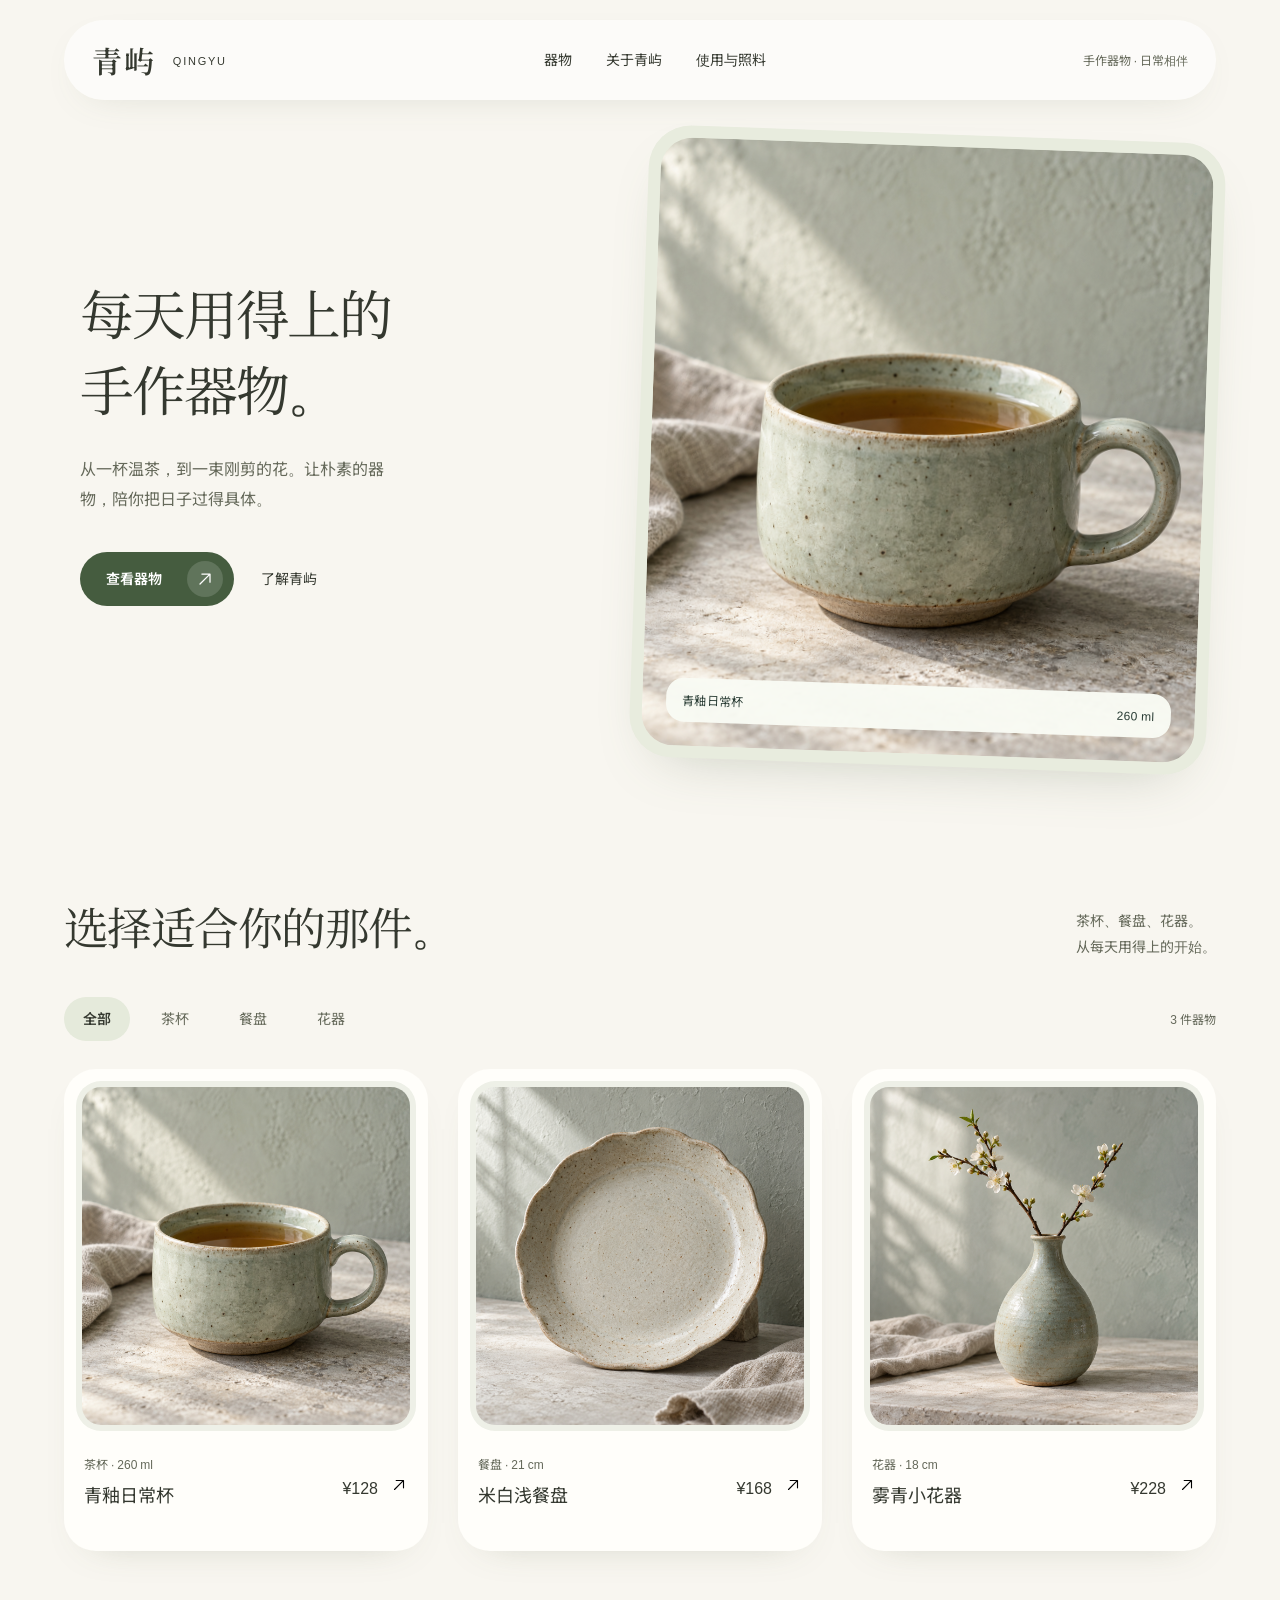
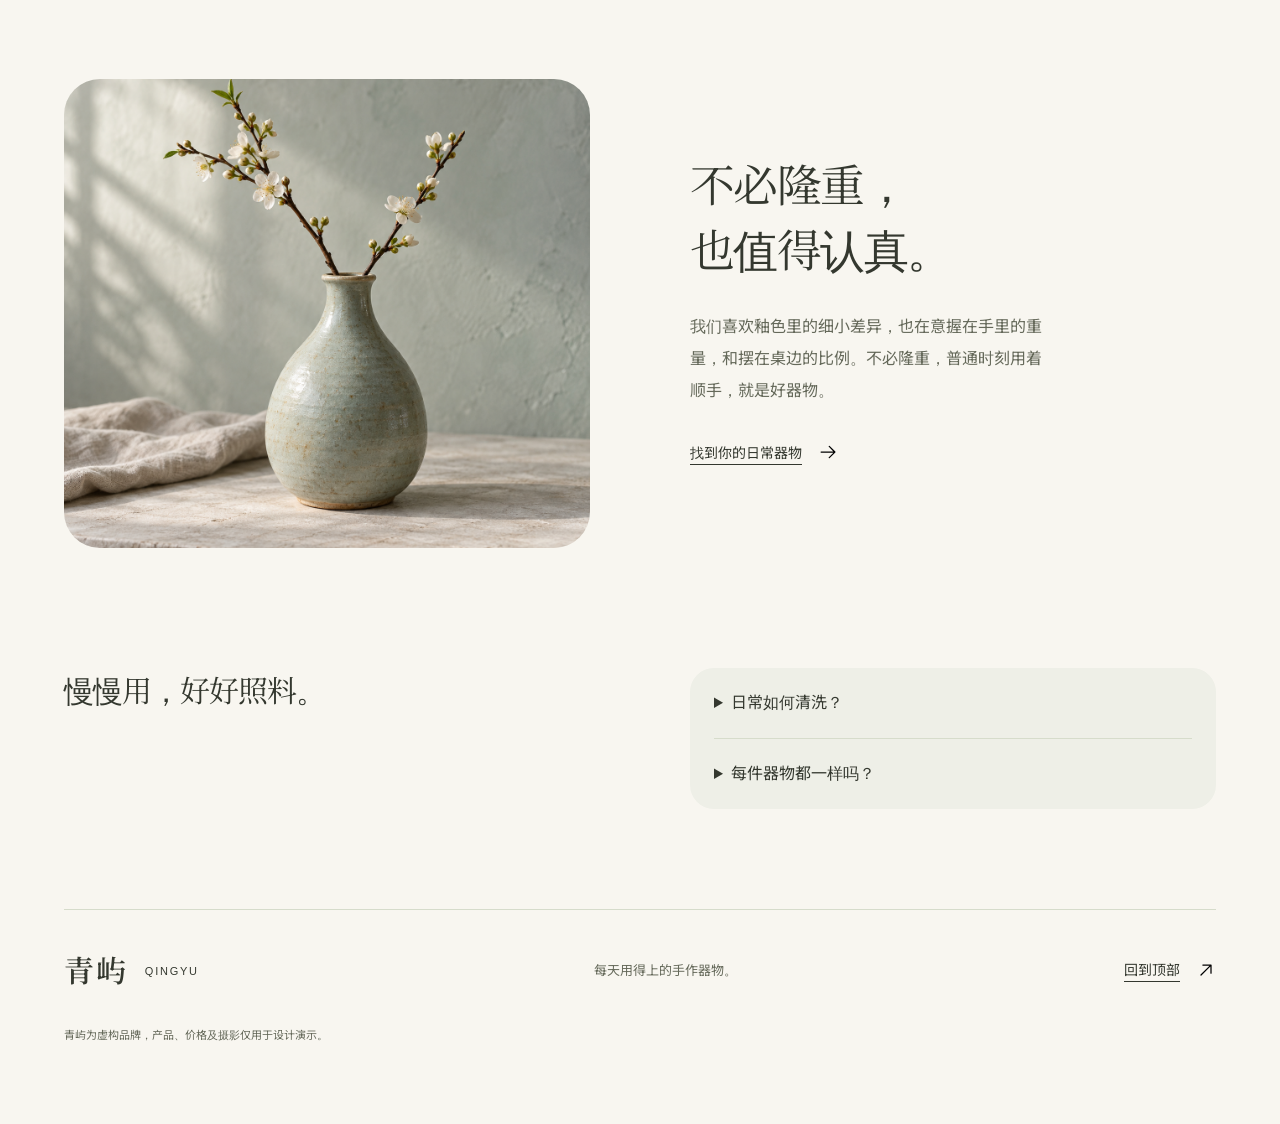
==== index.html @ b3bed4ef "Publish Qingyu C homepage for GitHub Pages" ====
<!doctype html><html lang="zh-CN"><head><meta charset="UTF-8"><meta name="viewport" content="width=device-width,initial-scale=1"><meta name="description" content="青屿：每天用得上的手作器物。"><title>青屿 · 每天用得上的手作器物</title><link rel="stylesheet" href="fonts.css"><link rel="stylesheet" href="style.css"><script defer src="app.js"></script></head><body data-design="c"><div id="app"></div></body></html>
---- fonts.css ----
@font-face {
  font-family: 'QingyuSans';
  font-style: normal;
  font-weight: 400;
  font-display: swap;
  src: url(qingyusans-1.ttf) format('truetype');
}
@font-face {
  font-family: 'QingyuSans';
  font-style: normal;
  font-weight: 600;
  font-display: swap;
  src: url(qingyusans-2.ttf) format('truetype');
}

@font-face {
  font-family: 'QingyuSerif';
  font-style: normal;
  font-weight: 400;
  font-display: swap;
  src: url(qingyuserif-1.ttf) format('truetype');
}
@font-face {
  font-family: 'QingyuSerif';
  font-style: normal;
  font-weight: 600;
  font-display: swap;
  src: url(qingyuserif-2.ttf) format('truetype');
}
---- style.css ----
*{box-sizing:border-box}html{scroll-behavior:smooth;scroll-padding-top:32px}body{margin:0;font-family:QingyuSans,"Microsoft YaHei",sans-serif;font-size:16px;line-height:1.65;color:var(--ink);background:var(--paper);--ease:cubic-bezier(.23,1,.32,1);--paper:#edf1ee;--ink:#1a3935;--muted:#4c655f;--accent:#234e48;--line:#bccbc4;--display:QingyuSans,"Microsoft YaHei",sans-serif;--radius:0px;accent-color:var(--accent);caret-color:var(--accent)}body[data-design=b]{--paper:#fbfbf8;--ink:#2c3430;--muted:#60645f;--accent:#293c34;--line:#eaeaea;--display:QingyuSerif,"Songti SC",serif;--radius:8px}body[data-design=c]{--paper:#f8f6f0;--ink:#34382f;--muted:#65695a;--accent:#455c3f;--line:#d6dccb;--display:QingyuSerif,"Songti SC",serif;--radius:28px}a{color:inherit;text-decoration:none}button,select{font:inherit;color:inherit}button,a,summary{-webkit-tap-highlight-color:transparent;touch-action:manipulation}button{cursor:pointer}button:disabled{cursor:default}button{border:0;background:none}img{max-width:100%;display:block}figure{margin:0}h1,h2,h3,p{margin:0}h1,h2{font-family:var(--display);font-weight:400}h2{font-size:clamp(26px,3.5vw,46px);line-height:1.45;letter-spacing:-.035em;text-wrap:balance}h3{font-weight:600}::selection{background:#c7dbc8;color:#19352d}:focus-visible{outline:3px solid #426a57;outline-offset:5px}::-webkit-scrollbar{width:9px}::-webkit-scrollbar-thumb{background:#a9b6a9;border:2px solid var(--paper);border-radius:8px}.icon{width:20px;height:20px;flex:none}.container{width:min(1280px,calc(100% - 128px));margin-inline:auto}.skip{position:fixed;top:-100px;left:24px;z-index:20;background:var(--ink);color:white;padding:12px}.skip:focus{top:12px}.site-header{width:min(1280px,calc(100% - 128px));margin:0 auto;height:112px;display:flex;align-items:center;justify-content:space-between;gap:24px}.brand{display:flex;align-items:center;gap:16px;flex:none}.brand strong{font-family:QingyuSerif,serif;font-size:30px;font-weight:600;letter-spacing:.08em;line-height:1.3}.brand span{font-size:11px;letter-spacing:.16em}.desktop-nav{display:flex;gap:34px;font-size:14px}.desktop-nav a,.secondary{position:relative}.desktop-nav a::after,.secondary::after{content:"";position:absolute;left:0;right:0;bottom:-5px;height:1px;background:currentColor;transform:scaleX(0);transform-origin:left;transition:transform 180ms var(--ease)}.header-note{font-size:12px;color:var(--muted)}.menu-button{display:none;width:44px;height:44px}.mobile-nav[hidden]{display:none}.mobile-nav{margin:0 20px 16px;padding:12px;background:var(--paper);border:1px solid var(--line);display:flex;gap:16px;flex-wrap:wrap}.mobile-nav a{font-size:14px;min-height:44px;display:flex;align-items:center}.hero{position:relative}.hero-copy h1{font-size:clamp(40px,4.9vw,70px);letter-spacing:-.04em;line-height:1.4;text-wrap:balance}.hero-copy h1 span{display:block;white-space:nowrap}.hero-copy p{max-width:310px;font-size:16px;line-height:1.9;color:var(--muted);margin-top:28px}.hero-actions{display:flex;align-items:center;gap:27px;margin-top:38px}.primary{display:inline-flex;align-items:center;justify-content:space-between;gap:28px;min-height:50px;padding:14px 22px;background:var(--accent);color:white;border-radius:var(--radius);font-size:14px;font-weight:600;transition:transform 170ms var(--ease);border:1px solid transparent;text-align:left;white-space:normal}.primary .icon{filter:invert(1)}.primary:active{transform:scale(.98)}.secondary{font-size:14px;padding-block:12px}.hero-photo{overflow:hidden;position:relative}.hero-photo>img{width:100%;height:100%;object-fit:cover}.hero-photo figcaption{position:absolute;bottom:24px;left:24px;right:24px;display:flex;justify-content:space-between;background:rgba(248,250,244,.94);padding:12px 16px;font-size:12px;letter-spacing:.03em;color:#293c34}.hero-photo figcaption span{font-variant-numeric:tabular-nums}.hero-a{width:min(1380px,calc(100% - 48px));margin:auto;display:grid;grid-template-columns:1fr 1fr;background:#dbe5dc;min-height:660px}.hero-a .hero-copy{padding:100px 30px 110px 56px;z-index:1}.hero-a .hero-photo{height:660px;align-self:start}.hero-a .hero-photo img{object-position:52% 55%}.hero-foot{position:absolute;left:56px;bottom:28px;right:calc(50% + 28px);display:flex;align-items:center;justify-content:space-between;font-size:12px;color:var(--muted)}.hero-foot a{border:1px solid #789388;border-radius:50%;height:40px;width:40px;display:grid;place-items:center}.hero-b{width:min(1280px,calc(100% - 128px));margin:28px auto 0;display:grid;grid-template-columns:1fr 1fr;gap:72px;align-items:center}.hero-b .hero-photo{grid-column:1;grid-row:1;aspect-ratio:1/1.08;border-radius:8px}.hero-b .hero-copy{grid-column:2;grid-row:1;padding-bottom:28px}.hero-b h1{font-size:clamp(36px,4.2vw,60px)}.hero-b .hero-copy p{max-width:360px;margin-top:32px}.hero-b .hero-photo figcaption{background:rgba(251,251,248,.95);border-radius:4px}.hero-b .primary{border-radius:5px}.hero-b .hero-actions{margin-top:36px}.hero-c{width:min(1280px,calc(100% - 128px));margin:34px auto 0;padding-bottom:28px;display:grid;grid-template-columns:.94fr 1.06fr;align-items:center;gap:64px}.hero-c .hero-copy{padding:16px 0 36px 16px}.hero-c h1{font-size:clamp(36px,4.2vw,60px)}.hero-c .hero-copy p{max-width:320px}.hero-bezel{background:#e8ecde;padding:12px;border-radius:42px;box-shadow:0 24px 60px -34px #62725565;transform:rotate(2deg)}.hero-bezel .hero-photo{aspect-ratio:1/1.1;border-radius:32px}.hero-bezel .hero-photo figcaption{border-radius:18px;background:rgba(249,251,244,.97)}.hero-c .primary{border-radius:999px;padding:8px 10px 8px 25px;gap:25px;min-height:54px}.hero-c .primary span{background:#ffffff25;border-radius:50%;width:36px;height:36px;display:grid;place-items:center}body[data-design=c] .site-header{height:80px;width:min(1280px,calc(100% - 128px));margin-top:20px;padding:0 28px;background:#ffffff9e;border-radius:999px;box-shadow:0 12px 40px -24px #62725545}.products-section{padding-top:104px;scroll-margin-top:24px}.section-heading{display:flex;align-items:end;justify-content:space-between;gap:28px}.section-heading p{color:var(--muted);font-size:14px;line-height:1.8}.product-tools{display:flex;justify-content:space-between;align-items:center;gap:16px;margin-top:38px;margin-bottom:28px}.filters{display:flex;gap:12px;flex-wrap:wrap}.filters button{min-height:44px;padding:9px 18px;color:var(--muted);border:1px solid transparent;border-radius:var(--radius);font-size:14px}.filters button[aria-pressed=true]{color:var(--ink);border-color:var(--accent);font-weight:600}.product-tools>span{font-size:12px;color:var(--muted);white-space:nowrap}.product-grid{display:grid;grid-template-columns:repeat(3,minmax(0,1fr));gap:32px;min-height:240px}.product{min-width:0}.product-open{text-align:left;padding:0;width:100%;display:block;border-radius:var(--radius)}.product-photo{aspect-ratio:1/1.03;background:#e7eae3;overflow:hidden;border-radius:var(--radius)}.product-photo>img{width:100%;height:100%;object-fit:cover;transition:transform 350ms var(--ease)}.product-info{display:grid;grid-template-columns:minmax(0,1fr) auto;position:relative;gap:12px 14px;align-items:start;margin-top:20px;min-height:82px;padding-right:30px}.product-name-block{min-width:0}.product-category{font-size:12px;color:var(--muted)}.product-info h3{font-size:18px;font-weight:500;line-height:1.65;margin-top:5px;overflow-wrap:anywhere}.product-price{font-size:16px;white-space:nowrap;font-variant-numeric:tabular-nums;padding-top:25px}.product-arrow{position:absolute;right:0;top:27px}.product-arrow .icon{height:18px;width:18px}.image-fallback{display:flex;flex-direction:column;justify-content:center;align-items:center;padding:28px;text-align:center;background:#e4e9e0;gap:12px;color:#324c3d}.image-fallback strong{font-family:var(--display);font-size:32px;font-weight:400}.image-fallback span{font-size:13px;line-height:1.8;max-width:20ch}.empty-state{grid-column:1/-1;min-height:280px;display:flex;flex-direction:column;align-items:center;justify-content:center;text-align:center;gap:16px;border:1px solid var(--line);padding:24px;border-radius:var(--radius)}.empty-state h3{font-size:24px;font-family:var(--display);font-weight:400}.empty-state p{color:var(--muted);font-size:14px}.empty-state .primary{margin-top:8px}.story{display:grid;grid-template-columns:1fr 1fr;gap:100px;align-items:center;padding-top:128px}.story-image{aspect-ratio:1.12;overflow:hidden;border-radius:var(--radius)}.story-image img{width:100%;height:100%;object-fit:cover;object-position:50% 62%}.story-copy p{max-width:360px;color:var(--muted);line-height:2;margin-top:28px}.text-link{display:inline-flex;gap:16px;align-items:center;font-size:14px;padding:12px 0;text-decoration:underline;text-underline-offset:6px}.story-copy .text-link{margin-top:24px}.care{display:grid;grid-template-columns:1fr 1fr;gap:100px;padding-top:120px;padding-bottom:100px}.care h2{font-size:30px}.care details{border-bottom:1px solid var(--line);padding:20px 0}.care details:first-child{border-top:1px solid var(--line)}.care summary{cursor:pointer;min-height:30px;font-size:16px;font-weight:500}.care details p{font-size:14px;color:var(--muted);margin-top:14px;max-width:45ch;line-height:1.9}.site-footer{display:grid;grid-template-columns:1fr 1fr auto;align-items:center;gap:32px;border-top:1px solid var(--line);padding-top:36px;padding-bottom:80px}.site-footer>span{color:var(--muted);font-size:13px}.site-footer small{grid-column:1/-1;font-size:11px;color:var(--muted)}body[data-design=b] .products-section{padding-top:112px}body[data-design=b] .section-heading h2{font-size:36px}body[data-design=b] .product-grid{gap:28px}body[data-design=b] .product-open{padding:18px;border:1px solid #eaeaea;border-radius:8px}body[data-design=b] .product-photo{border-radius:4px}body[data-design=b] .product-info h3{font-family:QingyuSerif,serif;font-size:18px}body[data-design=b] .story{grid-template-columns:1.05fr .95fr}body[data-design=b] .story-image{aspect-ratio:1.25}body[data-design=c] .products-section{padding-top:100px}body[data-design=c] .product-grid{gap:30px}body[data-design=c] .product-open{background:#fffefa;padding:12px 12px 20px;border-radius:32px;box-shadow:0 16px 42px -30px #5563425c}body[data-design=c] .product-bezel{padding:6px;background:#eef0e7;border-radius:25px}body[data-design=c] .product-photo{border-radius:19px}body[data-design=c] .product-info{margin:18px 8px 0}body[data-design=c] .filters button{border-radius:999px}body[data-design=c] .filters button[aria-pressed=true]{background:#e5eadb;border-color:transparent}body[data-design=c] .story-image{border-radius:36px}body[data-design=c] .care{padding-top:120px}body[data-design=c] .care-list{padding:0 24px;background:#eeefe7;border-radius:24px}body[data-design=c] .care details:first-child{border-top:0}body[data-design=c] .care details:last-child{border-bottom:0}
dialog{width:min(900px,calc(100% - 48px));padding:0;border:0;border-radius:16px;color:var(--ink);background:var(--paper);max-height:calc(100dvh - 48px);overflow:auto;box-shadow:0 24px 90px #152e3040}dialog::backdrop{background:#17251dcc;backdrop-filter:blur(4px)}.dialog-close{position:absolute;right:14px;top:14px;width:44px;height:44px;display:grid;place-items:center;border-radius:50%;background:#fbfcf3;z-index:1}.detail-layout{display:grid;grid-template-columns:1fr 1fr}.detail-layout #detail-image{min-height:400px;aspect-ratio:1/1.15;background:#e6e9e1}.detail-layout #detail-image img{width:100%;height:100%;object-fit:cover}.detail-copy{padding:60px 34px 36px;min-width:0}.detail-copy>span{font-size:13px;color:var(--muted)}.detail-copy h2{font-size:28px;margin-top:14px;overflow-wrap:anywhere}.detail-copy>p{font-size:14px;color:var(--muted);margin-top:22px;line-height:1.9}.detail-copy dl{margin:26px 0}.detail-copy dl div{display:flex;justify-content:space-between;gap:24px;border-bottom:1px solid var(--line);padding:10px 0;font-size:14px}.detail-copy dt{color:var(--muted)}.detail-copy dd{margin:0;font-variant-numeric:tabular-nums}.detail-copy .detail-note{font-size:12px}.detail-copy .primary{margin-top:28px;width:100%;border-radius:6px}.modal-open{overflow:hidden}.experiment[hidden]{display:none}.experiment{position:fixed;left:50%;bottom:14px;transform:translateX(-50%);z-index:5;background:#fff;color:#30342e;border:1px solid #dce0d8;box-shadow:0 8px 28px #26362618;border-radius:12px;padding:8px 12px;display:flex;align-items:center;gap:18px;font-family:QingyuSans,sans-serif;font-size:12px;max-width:calc(100% - 24px);width:max-content}.experiment>a{padding:6px 0;text-decoration:underline;text-underline-offset:4px;white-space:nowrap}.experiment nav{display:flex;gap:4px}.experiment nav a{width:30px;height:30px;display:grid;place-items:center;border-radius:6px}.experiment nav a[aria-current=page]{background:#e8ece5;font-weight:600}.experiment label{display:flex;align-items:center;gap:8px;white-space:nowrap}.experiment select{background:#f2f4ef;border:1px solid #cdd3c6;padding:6px;font-size:12px;max-width:110px;border-radius:5px}
@media(hover:hover) and (pointer:fine){.desktop-nav a:hover::after,.secondary:hover::after{transform:scaleX(1)}.product-open:hover .product-photo>img{transform:scale(1.035)}.primary:hover{transform:translateY(-2px)}.filters button:hover{background:#d4dec855}.experiment nav a:hover{background:#eef2e8}}
@media(max-width:1100px){.container,.site-header{width:calc(100% - 64px)}.header-note{display:none}.hero-a .hero-copy{padding:100px 24px 120px 32px}.hero-a{min-height:590px}.hero-a .hero-photo{height:590px}.hero-a h1{font-size:clamp(34px,5vw,56px)}.hero-foot{left:32px}.hero-b,.hero-c{width:calc(100% - 64px);gap:40px}.hero-b h1,.hero-c h1{font-size:clamp(32px,4.5vw,48px)}body[data-design=c] .site-header{width:calc(100% - 64px)}.story,.care{gap:60px}.product-grid{gap:20px}.product-info{grid-template-columns:minmax(0,1fr);padding-right:24px}.product-price{padding-top:0}.product-arrow{top:29px}.product-info h3{font-size:17px}.hero-actions{gap:20px}}
@media(max-width:767px){html{scroll-padding-top:20px}.container,.site-header{width:calc(100% - 40px)}.site-header{height:84px;gap:16px}.brand strong{font-size:27px}.brand span{font-size:10px}.desktop-nav{display:none}.menu-button{display:grid;place-items:center;margin-left:auto}.hero-copy h1{font-size:clamp(34px,8.9vw,56px);line-height:1.45}.hero-copy p{font-size:14px;max-width:30ch;margin-top:22px;line-height:1.9}.hero-actions{margin-top:26px;gap:25px}.hero-actions .primary{min-height:48px;padding:13px 20px;font-size:13px}.secondary{font-size:13px}.hero-a{width:calc(100% - 24px);display:flex;flex-direction:column;min-height:0}.hero-a .hero-copy{padding:38px 20px 34px}.hero-a .hero-photo{height:auto;width:100%;aspect-ratio:1.15;align-self:auto}.hero-a .hero-photo img{object-position:50% 60%}.hero-a .hero-foot{position:static;padding:16px 20px;gap:16px;font-size:11px}.hero-photo figcaption{left:16px;right:16px;bottom:16px;padding:10px 12px;font-size:11px}.hero-b{width:calc(100% - 40px);display:flex;flex-direction:column;gap:30px;margin-top:24px;align-items:stretch}.hero-b .hero-copy{padding-bottom:0}.hero-b h1{font-size:clamp(34px,8.9vw,56px)}.hero-b .hero-photo{aspect-ratio:1.1}.hero-b .hero-copy p{max-width:30ch;margin-top:20px}.hero-b .hero-actions{margin-top:26px}.hero-c{width:calc(100% - 40px);display:flex;flex-direction:column;gap:28px;margin-top:32px;align-items:stretch}.hero-c .hero-copy{padding:0 4px}.hero-c h1{font-size:clamp(34px,8.9vw,56px)}.hero-bezel{padding:8px;border-radius:30px;transform:none}.hero-bezel .hero-photo{border-radius:23px;aspect-ratio:1.13}.hero-c .primary{padding:7px 8px 7px 22px;min-height:50px}.hero-c .primary span{width:32px;height:32px}body[data-design=c] .site-header{margin-top:12px;width:calc(100% - 24px);height:70px;padding:0 20px}.products-section,body[data-design=b] .products-section,body[data-design=c] .products-section{padding-top:70px}.section-heading{display:block}.section-heading h2,body[data-design=b] .section-heading h2{font-size:28px}.section-heading p{margin-top:14px;font-size:13px}.section-heading p br{display:none}.product-tools{margin-top:24px;margin-bottom:22px;gap:6px}.filters{gap:3px;flex-wrap:nowrap}.filters button{font-size:13px;padding:8px 12px;min-height:44px}.product-tools>span{font-size:11px}.product-grid,body[data-design=b] .product-grid,body[data-design=c] .product-grid{grid-template-columns:minmax(0,1fr);gap:28px}.product-photo{aspect-ratio:1.15}.product-info{grid-template-columns:minmax(0,1fr) auto;padding-right:28px;margin-top:16px;min-height:64px;gap:10px}.product-price{padding-top:25px;font-size:15px}.product-info h3{font-size:18px}.product-category{font-size:11px}.product-arrow{top:27px}body[data-design=b] .product-open{padding:14px}body[data-design=c] .product-open{padding:10px 10px 18px;border-radius:28px}body[data-design=c] .product-info{margin-top:14px}.story,body[data-design=b] .story{display:flex;flex-direction:column;gap:32px;padding-top:80px;align-items:stretch}.story-image,body[data-design=b] .story-image{aspect-ratio:1.15}.story-copy h2{font-size:32px}.story-copy p{font-size:14px;margin-top:20px;max-width:34ch}.story-copy .text-link{margin-top:16px;font-size:13px}.care,body[data-design=c] .care{display:block;padding-top:72px;padding-bottom:62px}.care h2{font-size:27px;margin-bottom:24px}.care summary{font-size:15px}.site-footer{grid-template-columns:1fr auto;padding-top:28px;padding-bottom:100px;gap:20px}.site-footer>span{grid-column:1/-1;font-size:12px;grid-row:2}.site-footer small{font-size:10px;line-height:1.9;max-width:32ch}.site-footer .text-link{font-size:12px;gap:10px}.site-footer .brand span{display:none}.detail-layout{display:block}.detail-layout #detail-image{aspect-ratio:1.3;min-height:0;height:230px}.detail-copy{padding:24px}.detail-copy h2{font-size:25px}.detail-copy>p{margin-top:16px}.detail-copy dl{margin:18px 0}.detail-copy .primary{margin-top:20px}dialog{width:calc(100% - 24px);max-height:calc(100dvh - 24px)}.experiment{gap:10px;padding:7px 9px;bottom:10px;font-size:11px}.experiment label{gap:5px}.experiment select{max-width:96px;font-size:11px}.experiment nav{gap:0}.experiment nav a{width:26px}.experiment label{font-size:0}.experiment select{font-size:11px}}
@media(max-width:359px){.hero-copy h1,.hero-b h1,.hero-c h1{font-size:30px}.filters button{padding:8px 9px}.hero-actions{gap:18px}.hero-actions .primary{padding-inline:16px}.product-info{grid-template-columns:minmax(0,1fr)}.product-price{padding-top:0}.brand span{display:none}}
@media(prefers-reduced-motion:reduce){html{scroll-behavior:auto}*,*::before,*::after{animation:none!important;transition:none!important}.primary:hover,.product-open:hover .product-photo>img{transform:none}}
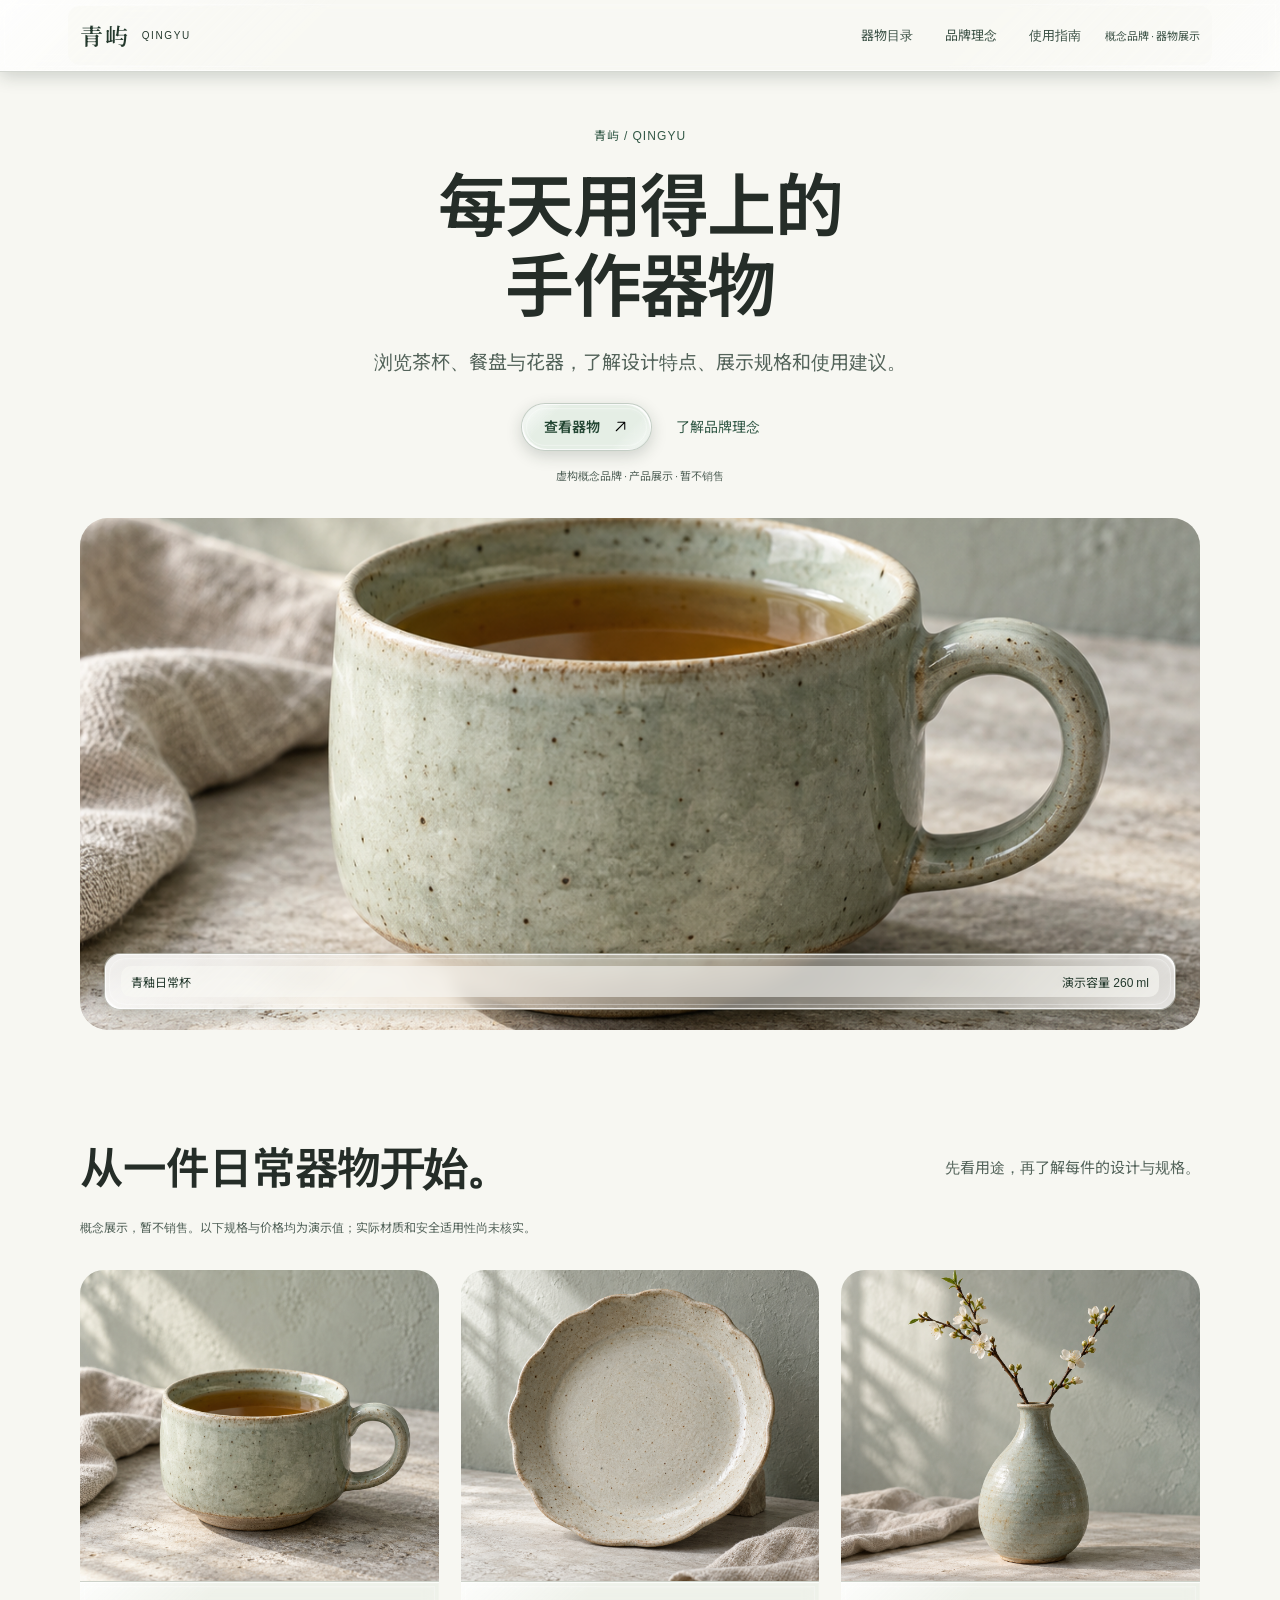
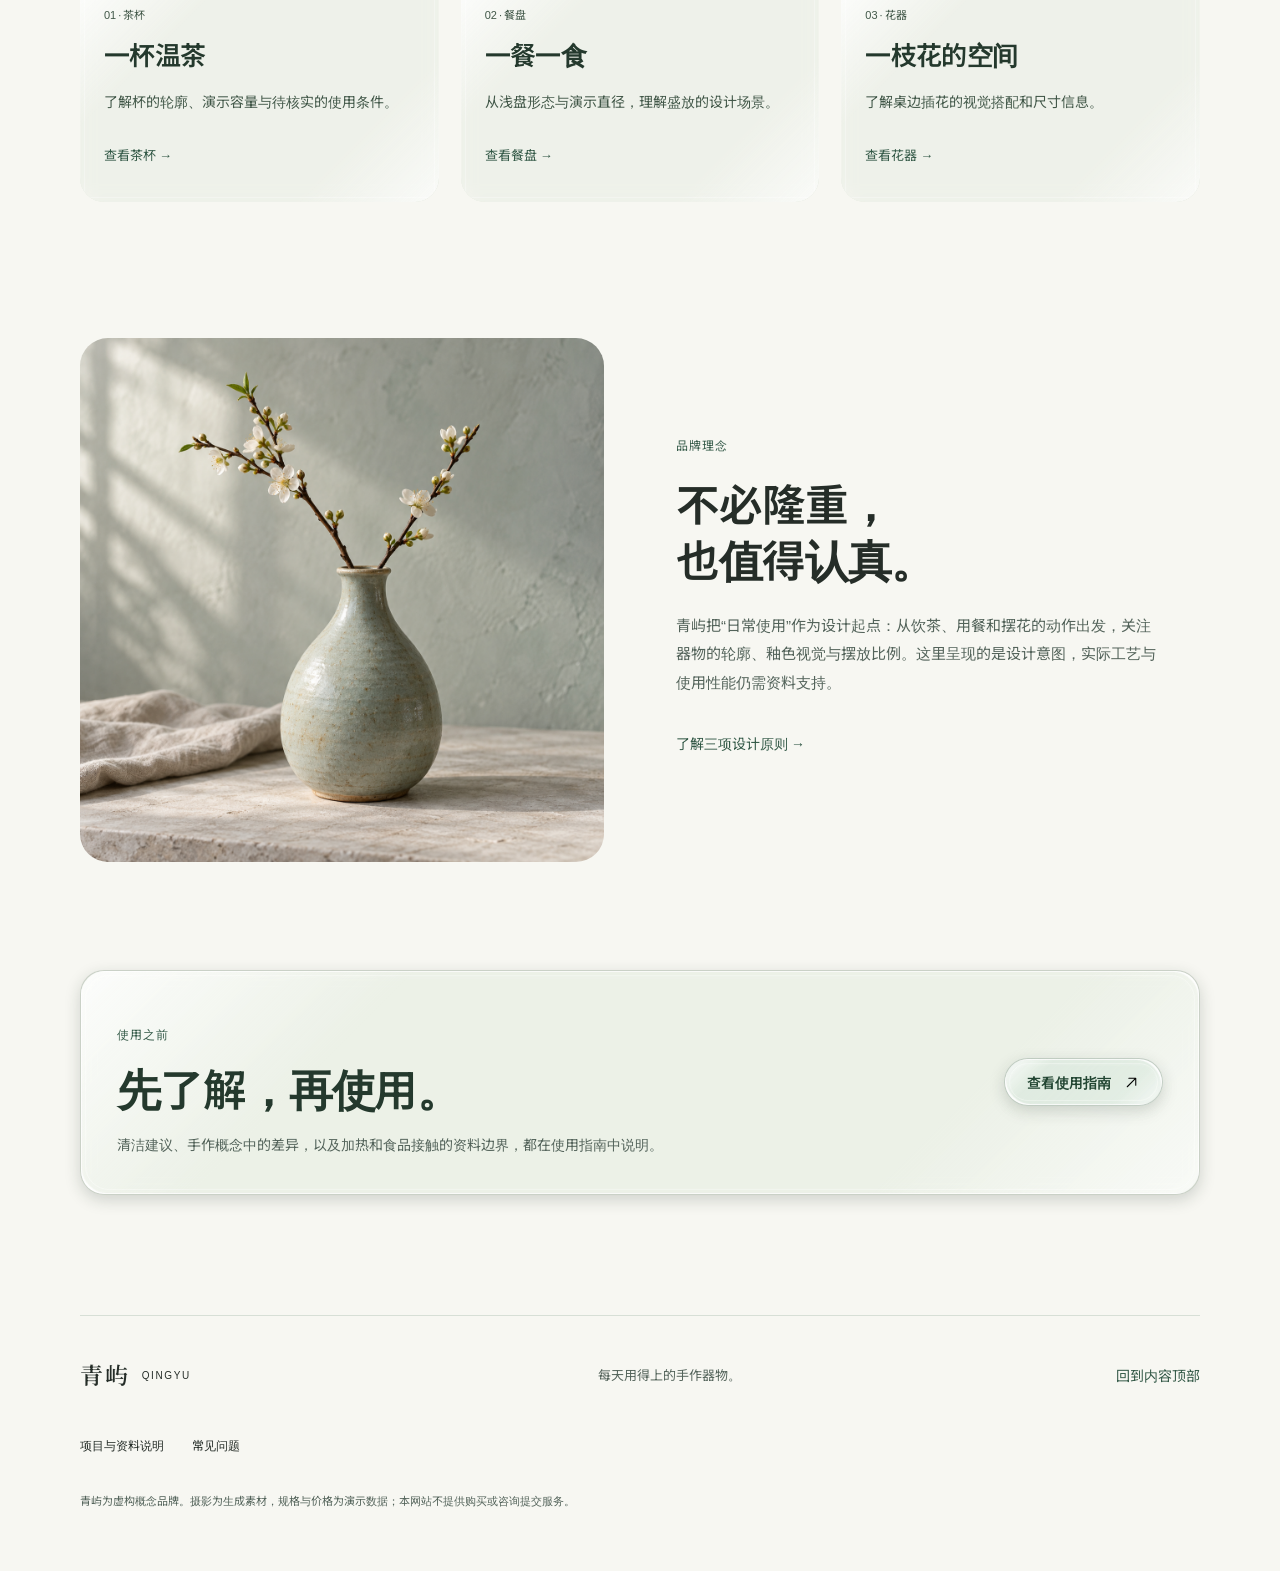
==== commit 0c1e8553: "Publish approved seven-page Apple glass design and remove home title full stop" ====
--- a/index.html
+++ b/index.html
@@ -1 +1,23 @@
-<!doctype html><html lang="zh-CN"><head><meta charset="UTF-8"><meta name="viewport" content="width=device-width,initial-scale=1"><meta name="description" content="青屿：每天用得上的手作器物。"><title>青屿 · 每天用得上的手作器物</title><link rel="stylesheet" href="fonts.css"><link rel="stylesheet" href="style.css"><script defer src="app.js"></script></head><body data-design="c"><div id="app"></div></body></html>
+<!doctype html><html lang="zh-CN"><head><meta charset="utf-8"><meta name="viewport" content="width=device-width,initial-scale=1"><meta name="description" content="青屿概念品牌：了解器物、设计理念与使用资料。暂不提供购买。"><title>每天用得上的手作器物 · 青屿</title><link rel="stylesheet" href="fonts.css"><link rel="stylesheet" href="style.css"><link rel="stylesheet" href="content.css"><link rel="stylesheet" href="interaction.css"><link rel="stylesheet" href="apple.css"><link rel="stylesheet" href="glass/liquid-glass.css"><link rel="stylesheet" href="glass.css"><script defer src="site.js"></script><script defer src="interaction.js"></script></head><body data-design="apple" data-material="glass"><a class="skip" href="#main">跳到主要内容</a><header class="site-header clg clg--nav" data-glass="strong"><div class="clg__content glass-header-content"><a class="brand" href="index.html" aria-label="青屿首页"><strong>青屿</strong><span>QINGYU</span></a><nav class="desktop-nav" aria-label="主导航"><a href="products.html">器物目录</a><a href="about.html">品牌理念</a><a href="care.html">使用指南</a></nav><button class="menu-button" aria-label="打开导航" aria-expanded="false" aria-controls="mobile-nav"><img src="list.svg" class="icon" alt=""></button><span class="header-note">概念品牌 · 器物展示</span></div></header><nav id="mobile-nav" class="mobile-nav clg clg--nav" aria-label="手机导航" hidden data-glass="strong"><div class="clg__content clg__links"><a href="products.html">器物目录</a><a href="about.html">品牌理念</a><a href="care.html">使用指南</a></div></nav><noscript><nav class="fallback-nav container" aria-label="无脚本导航"><a href="products.html">器物目录</a><a href="about.html">品牌理念</a><a href="care.html">使用指南</a></nav></noscript><main id="main" tabindex="-1">
+<section class="apple-hero">
+  <div class="apple-hero-copy container">
+    <p class="eyebrow">青屿 / QINGYU</p>
+    <h1><span>每天用得上的</span><span>手作器物</span></h1>
+    <p class="apple-lead">浏览茶杯、餐盘与花器，了解设计特点、展示规格和使用建议。</p>
+    <div class="hero-actions"><a class="primary clg clg--button glass-primary" href="products.html" data-glass="strong"><span class="clg__content">查看器物<span><img class="icon" src="arrow-up-right.svg" alt=""></span></span></a><a class="secondary" href="about.html">了解品牌理念</a></div>
+    <p class="hero-disclosure">虚构概念品牌 · 产品展示 · 暂不销售</p>
+  </div>
+  <figure class="apple-hero-photo container"><img src="cup.png" width="1254" height="1254" alt="青釉茶杯的概念摄影，置于石面与亚麻布上" fetchpriority="high"><figcaption class="clg clg--card glass-caption" data-glass="strong"><div class="clg__content">青釉日常杯 <span>演示容量 260 ml</span></div></figcaption></figure>
+</section>
+<section class="content-section apple-categories container">
+  <div class="section-heading"><h2>从一件日常器物开始。</h2><p>先看用途，再了解每件的设计与规格。</p></div>
+  <p class="notice">概念展示，暂不销售。以下规格与价格均为演示值；实际材质和安全适用性尚未核实。</p>
+  <div class="category-grid">
+    <a href="products.html?category=cup"><img src="cup.png" width="1254" height="1254" alt="青釉茶杯概念摄影" loading="lazy"><div class="clg clg--card glass-category-copy" data-glass="strong"><div class="clg__content"><span>01 · 茶杯</span><h3>一杯温茶</h3><p>了解杯的轮廓、演示容量与待核实的使用条件。</p><b>查看茶杯 →</b></div></div></a>
+    <a href="products.html?category=plate"><img src="plate.png" width="1254" height="1254" alt="米白餐盘概念摄影" loading="lazy"><div class="clg clg--card glass-category-copy" data-glass="strong"><div class="clg__content"><span>02 · 餐盘</span><h3>一餐一食</h3><p>从浅盘形态与演示直径，理解盛放的设计场景。</p><b>查看餐盘 →</b></div></div></a>
+    <a href="products.html?category=vase"><img src="vase.png" width="1254" height="1254" alt="雾青花器概念摄影" loading="lazy"><div class="clg clg--card glass-category-copy" data-glass="strong"><div class="clg__content"><span>03 · 花器</span><h3>一枝花的空间</h3><p>了解桌边插花的视觉搭配和尺寸信息。</p><b>查看花器 →</b></div></div></a>
+  </div>
+</section>
+<section class="story container"><div class="story-image"><img src="vase.png" width="1254" height="1254" alt="雾青花器搭配白色小花的概念摄影" loading="lazy"></div><div class="story-copy"><p class="eyebrow">品牌理念</p><h2>不必隆重，<br>也值得认真。</h2><p>青屿把“日常使用”作为设计起点：从饮茶、用餐和摆花的动作出发，关注器物的轮廓、釉色视觉与摆放比例。这里呈现的是设计意图，实际工艺与使用性能仍需资料支持。</p><a class="text-link" href="about.html#principles">了解三项设计原则 →</a></div></section>
+<section class="content-section container"><div class="guide-panel clg clg--card" data-glass="strong"><div class="clg__content glass-guide-content"><div><p class="eyebrow">使用之前</p><h2>先了解，再使用。</h2><p>清洁建议、手作概念中的差异，以及加热和食品接触的资料边界，都在使用指南中说明。</p></div><a class="primary clg clg--button glass-primary" href="care.html" data-glass="strong"><span class="clg__content">查看使用指南<span><img class="icon" src="arrow-up-right.svg" alt=""></span></span></a></div></div></section>
+</main><footer class="site-footer container"><a class="brand" href="index.html"><strong>青屿</strong><span>QINGYU</span></a><span>每天用得上的手作器物。</span><a class="text-link" href="#main">回到内容顶部</a><div class="footer-links"><a href="about.html#project">项目与资料说明</a><a href="care.html#faq">常见问题</a></div><small>青屿为虚构概念品牌。摄影为生成素材，规格与价格为演示数据；本网站不提供购买或咨询提交服务。</small></footer></body></html>
--- a/content.css
+++ b/content.css
@@ -0,0 +1,7 @@
+/* Incremental C-baseline content architecture. */
+main{outline:none}a[aria-current=page]{font-weight:600;text-decoration:underline;text-underline-offset:7px}.eyebrow{font:12px QingyuSans,sans-serif;letter-spacing:.1em;color:var(--muted);margin-bottom:18px}.hero-copy .hero-disclosure{font-size:12px;margin-top:20px}.content-section{padding-top:88px;padding-bottom:12px;scroll-margin-top:32px}.page-intro{padding-top:72px;max-width:1280px}.page-intro h1,.detail-hero h1{font-size:clamp(34px,4.2vw,60px);line-height:1.4;letter-spacing:-.035em}.page-intro>p:last-child{max-width:640px;color:var(--muted);line-height:1.9;margin-top:24px}.notice{background:#eeefe7;padding:16px 20px;border-radius:18px;color:#555e4c;font-size:13px;line-height:1.8;margin:26px 0}.category-grid{display:grid;grid-template-columns:repeat(3,minmax(0,1fr));gap:24px;margin-top:32px}.category-grid>a{background:#fffefa;border-radius:28px;padding:28px;box-shadow:0 16px 42px -30px #5563425c}.category-grid span{font-size:12px;color:var(--muted)}.category-grid h3{font-family:var(--display);font-weight:400;font-size:25px;margin-top:24px}.category-grid p{font-size:14px;color:var(--muted);margin-top:16px}.category-grid b{display:block;font-size:13px;font-weight:500;margin-top:24px}.guide-panel{display:flex;justify-content:space-between;align-items:center;gap:36px;background:#eeefe7;padding:36px;border-radius:28px}.guide-panel p{max-width:650px;font-size:14px;color:var(--muted);line-height:1.9;margin-top:16px}.guide-panel .primary{flex-shrink:0;border-radius:999px}.primary>span{display:grid;place-items:center}.card-intro{font-size:14px;color:var(--muted);margin:14px 8px}.card-action{font-size:13px;display:block;margin:16px 8px 0}.product-info{padding-right:0}.product-price small{display:block;font-size:10px;color:var(--muted);font-weight:400}.quick-view{min-height:44px;display:block;text-decoration:underline;text-underline-offset:5px;font-size:12px;margin:6px 8px 0;padding:10px}.filters>a{display:inline-flex;align-items:center;min-height:44px;padding:8px 18px;border-radius:999px;font-size:14px;color:var(--muted)}.filters>a[aria-current=true]{background:#e5eadb;color:var(--ink);font-weight:600;text-decoration:none}.product[hidden]{display:none!important}.catalog-note{font-size:14px;margin-top:32px;color:var(--muted)}.breadcrumb{padding-top:42px;font-size:13px;color:var(--muted)}.breadcrumb a{display:inline-flex;padding-block:10px}.detail-hero{display:grid;grid-template-columns:1.05fr .95fr;gap:72px;align-items:center;padding-top:32px}.detail-hero .hero-bezel{transform:none}.detail-hero .hero-photo{aspect-ratio:1}.detail-lead{font-size:17px;color:var(--muted);margin-top:24px}.spec-list{margin-top:28px}.spec-list>div{display:flex;justify-content:space-between;padding:12px 0;border-bottom:1px solid var(--line);gap:20px;font-size:14px}.spec-list dt{color:var(--muted)}.spec-list dd{margin:0}.reading-grid{display:grid;grid-template-columns:.85fr 1.15fr;gap:100px}.reading{max-width:660px}.reading p{line-height:2;color:var(--muted);margin-top:16px;font-size:15px}.reading h3{font-size:18px;font-weight:500;margin-top:32px}.reading h3:first-child{margin-top:0}.reading .text-link{margin-top:20px}.principle-list{margin-top:36px}.principle-list article{display:grid;grid-template-columns:80px 1fr;gap:24px;padding:32px 0;border-bottom:1px solid var(--line)}.principle-list article>span{font-size:32px;color:var(--muted);font-family:var(--display)}.principle-list h3{font-size:24px;font-family:var(--display);font-weight:400}.principle-list p{max-width:700px;color:var(--muted);font-size:15px;line-height:1.9;margin-top:18px}.care-category-list{display:grid;gap:24px;margin-top:32px}.care-category-list h3{font-size:22px;font-family:var(--display);font-weight:400}.faq-list{background:#eeefe7;border-radius:24px;padding:8px 24px}.faq-list details{padding:20px 0;border-bottom:1px solid var(--line)}.faq-list details:last-child{border:0}.faq-list summary{cursor:pointer;min-height:30px;font-size:16px}.faq-list p{margin-top:16px;color:var(--muted);font-size:14px;line-height:1.9}.footer-links{display:flex;gap:28px;grid-column:1/-1;font-size:12px}.footer-links a{min-height:44px;display:inline-flex;align-items:center}.site-footer{margin-top:88px}.detail-layout{padding:24px}.detail-layout #detail-image{min-height:0;border-radius:12px;overflow:hidden}.detail-copy{padding:24px}.dialog-full{margin-top:20px}dialog{opacity:0;transform:scale(.96);transition:opacity 220ms var(--ease),transform 220ms var(--ease),display 220ms allow-discrete,overlay 220ms allow-discrete}dialog[open]{opacity:1;transform:scale(1)}@starting-style{dialog[open]{opacity:0;transform:scale(.96)}}dialog.motion-instant{transition:none!important}
+@media(max-width:1023px){.reading-grid{gap:48px}.detail-hero{gap:40px}.guide-panel{flex-wrap:wrap}}
+@media(max-width:767px){.page-intro{padding-top:40px}.page-intro>p:last-child{font-size:14px;margin-top:18px}.content-section{padding-top:56px}.category-grid{grid-template-columns:1fr;gap:18px}.category-grid>a{padding:24px}.category-grid h3{margin-top:12px}.guide-panel{padding:24px;gap:24px}.guide-panel h2{font-size:28px}.reading-grid{grid-template-columns:1fr;gap:24px}.reading p{font-size:14px}.detail-hero{grid-template-columns:1fr;gap:32px}.detail-hero .hero-photo{aspect-ratio:1.15}.detail-hero h1{font-size:34px}.breadcrumb{padding-top:28px}.filters{gap:2px}.filters>a{padding:8px 12px}.principle-list article{grid-template-columns:40px 1fr;gap:16px}.principle-list h3{font-size:22px}.faq-list{padding:4px 20px}.faq-list summary{font-size:15px}.detail-layout{padding:0}.detail-copy{padding:24px}.footer-links{flex-wrap:wrap;gap:16px}.site-footer{margin-top:64px}}
+@media(prefers-reduced-motion:reduce){dialog{transition:none!important;transform:none!important}}
+
+.quick-view[hidden]{display:none}.fallback-nav{display:flex;gap:20px;flex-wrap:wrap;margin-top:20px}.fallback-nav a{min-height:44px;display:inline-flex;align-items:center}
--- a/interaction.css
+++ b/interaction.css
@@ -0,0 +1,18 @@
+/* No product-list entrance, no delayed filtering, no moving hit targets. */
+.filters>a{position:relative;isolation:isolate;justify-content:center;width:72px;padding-inline:8px;font-weight:600;background:transparent!important}
+.filters>a::before{content:"";position:absolute;inset:0;z-index:-1;border-radius:999px;background:#e5eadb;opacity:0;transform:scale(.97);transition:opacity 160ms var(--ease),transform 160ms var(--ease)}
+.filters>a[aria-current=true]::before{opacity:1;transform:scale(1)}
+.filters>a[aria-current=true]{color:var(--ink)}
+.faq-list summary{display:flex;align-items:center;justify-content:space-between;gap:20px;min-height:44px;list-style:none}
+.faq-list summary::-webkit-details-marker{display:none}
+.faq-list summary::after{content:"";width:8px;height:8px;flex:none;border-right:1.5px solid currentColor;border-bottom:1.5px solid currentColor;transform:rotate(45deg);transition:transform 200ms var(--ease);margin-right:4px}
+.faq-list details[open]>summary::after{transform:rotate(225deg)}
+.faq-list details[data-expanded=false]>summary::after{transform:rotate(45deg)}
+.faq-content{overflow:hidden;transition:height 200ms var(--ease),opacity 160ms var(--ease)}
+.faq-content-inner{display:flow-root}
+.faq-list details[data-expanded=false] .faq-content{opacity:0}
+.faq-list details[data-expanded=true] .faq-content{opacity:1}
+@media(max-width:767px){.filters>a{width:56px;padding-inline:6px}}
+@media(prefers-reduced-motion:reduce){.faq-content,.faq-list summary::after,.filters>a::before{transition:none!important}.filters>a::before{transform:none!important}}
+
+.faq-list details[data-instant=true]>summary::after{transition:none}.comparison .hero-actions{flex-wrap:wrap}
--- a/apple.css
+++ b/apple.css
@@ -0,0 +1,96 @@
+/* Local direction trial: Apple-style product presentation, Qingyu warm palette. */
+html:has(body[data-design=apple]){scroll-padding-top:84px}
+body[data-design=apple]{--paper:#f7f7f2;--ink:#252d28;--muted:#606861;--accent:#3e6658;--line:#dfe3da;--display:-apple-system,BlinkMacSystemFont,"Segoe UI","Microsoft YaHei",QingyuSans,sans-serif;--radius:24px;font-family:var(--display);font-optical-sizing:auto;line-height:1.6}
+body[data-design=apple] h1,body[data-design=apple] h2,body[data-design=apple] h3{font-family:var(--display);font-weight:600;letter-spacing:-.045em}
+body[data-design=apple] .container{width:min(1120px,calc(100% - 80px))}
+body[data-design=apple] .site-header{position:sticky;top:0;z-index:10;width:100%;height:68px;margin:0;padding:0 max(40px,calc((100% - 1120px)/2));border-radius:0;box-shadow:none;background:rgba(247,247,242,.9);backdrop-filter:blur(16px) saturate(1.15)}
+body[data-design=apple] .brand{gap:12px}
+body[data-design=apple] .brand strong{font-size:23px}
+body[data-design=apple] .brand span{font-size:10px}
+body[data-design=apple] .desktop-nav{gap:34px;font-size:13px}
+body[data-design=apple] .desktop-nav a{display:inline-flex;align-items:center;min-height:44px}
+body[data-design=apple] .desktop-nav a[aria-current=page]{text-decoration:none;color:var(--accent)}
+body[data-design=apple] .desktop-nav a::after{display:none}
+body[data-design=apple] .header-note{font-size:11px}
+body[data-design=apple] .mobile-nav{position:sticky;top:68px;z-index:9;border:0;margin:0;padding:10px 24px;background:#f7f7f2;justify-content:space-between}
+body[data-design=apple] .eyebrow{font-family:var(--display);font-size:12px;letter-spacing:.09em;font-weight:500;color:var(--accent)}
+.apple-hero{padding-top:54px}
+.apple-hero-copy{text-align:center}
+.apple-hero h1{font-size:clamp(42px,5.4vw,76px);line-height:1.16;text-wrap:balance}
+.apple-hero h1 span{display:block}
+.apple-hero .apple-lead{font-size:19px;line-height:1.7;max-width:38em;margin:24px auto 0;color:var(--muted)}
+body[data-design=apple] .hero-actions{justify-content:center;flex-wrap:wrap;gap:24px;margin-top:25px}
+body[data-design=apple] .primary{border-radius:999px;min-height:48px;padding:12px 21px;gap:12px;font-weight:500;font-size:14px;transition:transform 100ms ease-out,background-color 100ms ease-out}
+body[data-design=apple] .primary>span{display:grid;place-items:center}
+body[data-design=apple] .primary .icon{width:17px;height:17px}
+body[data-design=apple] .primary:active{transform:scale(.97);background:#315448}
+body[data-design=apple] .secondary{color:var(--accent);font-size:14px;min-height:44px}
+.apple-hero .hero-disclosure{font-size:11px;color:var(--muted);margin-top:16px}
+.apple-hero-photo{margin-top:34px;overflow:hidden;position:relative;border-radius:28px;background:#e9eae2}
+.apple-hero-photo>img{width:100%;height:clamp(380px,40vw,540px);object-fit:cover;object-position:50% 64%}
+.apple-hero-photo figcaption{position:absolute;bottom:20px;left:24px;right:24px;color:#273a30;font-size:12px;display:flex;align-items:center;justify-content:space-between;gap:12px;background:rgba(250,250,245,.96);border-radius:12px;padding:11px 15px}
+body[data-design=apple] .content-section{padding-top:108px}
+body[data-design=apple] .section-heading{align-items:center;gap:24px}
+body[data-design=apple] h2{font-size:clamp(30px,3.4vw,48px);line-height:1.28}
+body[data-design=apple] .section-heading p{font-size:15px}
+body[data-design=apple] .notice{font-size:12px;line-height:1.8;color:var(--muted);background:transparent;border-radius:0;padding:0;margin:22px 0 30px}
+body[data-design=apple] .category-grid{gap:22px}
+body[data-design=apple] .category-grid>a{padding:0;border-radius:24px;background:#fffefa;box-shadow:none;overflow:hidden;display:flex;flex-direction:column}
+body[data-design=apple] .category-grid>a>img{width:100%;aspect-ratio:1.15;height:auto;object-fit:cover}
+body[data-design=apple] .category-grid>a>div{padding:24px;flex:1;display:flex;flex-direction:column}
+body[data-design=apple] .category-grid span{font-size:11px}
+body[data-design=apple] .category-grid h3{font-size:26px;margin-top:9px}
+body[data-design=apple] .category-grid p{margin:14px 0 20px;font-size:14px;line-height:1.8}
+body[data-design=apple] .category-grid b{color:var(--accent);font-size:13px;margin-top:auto;font-weight:500;min-height:44px;display:flex;align-items:center}
+body[data-design=apple] .story{gap:72px;padding-top:124px}
+body[data-design=apple] .story-image{border-radius:28px;aspect-ratio:1}
+body[data-design=apple] .story-copy .eyebrow{margin-top:0;margin-bottom:18px}
+body[data-design=apple] .story-copy>p:not(.eyebrow){max-width:32em;font-size:15px;line-height:1.9;margin-top:24px}
+body[data-design=apple] .text-link{color:var(--accent);min-height:44px;text-decoration:none;font-weight:500}
+body[data-design=apple] .guide-panel{padding:44px;background:#eaf0e8;border-radius:28px;gap:32px}
+body[data-design=apple] .guide-panel .eyebrow{margin-bottom:14px}
+body[data-design=apple] .guide-panel p:not(.eyebrow){max-width:42em}
+body[data-design=apple] .site-footer{margin-top:108px;padding-bottom:60px;gap:24px}
+body[data-design=apple] .site-footer small{max-width:none;font-size:11px}
+body[data-design=apple] .page-intro{padding-top:62px;text-align:center}
+body[data-design=apple] .page-intro h1{font-size:clamp(38px,4.7vw,64px);line-height:1.25}
+body[data-design=apple] .page-intro>p:last-child{font-size:17px;max-width:36em;margin:20px auto 0;line-height:1.8}
+body[data-design=apple] .catalog{padding-top:40px}
+body[data-design=apple] .catalog .notice{text-align:center;max-width:60em;margin:0 auto 28px}
+body[data-design=apple] .product-tools{margin-top:0;margin-bottom:30px}
+body[data-design=apple] .filters{background:#e9ece5;padding:4px;border-radius:999px;gap:2px}
+body[data-design=apple] .filters>a{width:76px;font-size:13px;font-weight:500;min-height:44px;background:transparent!important}
+body[data-design=apple] .filters>a::before{background:#fffefa;box-shadow:0 2px 6px #273b3010;transform:none}
+body[data-design=apple] .product-grid{gap:22px}
+body[data-design=apple] .product{background:#fffefa;border-radius:24px;overflow:hidden;padding-bottom:22px;box-shadow:none}
+body[data-design=apple] .product-open{background:transparent;padding:0;border-radius:0;box-shadow:none}
+body[data-design=apple] .product-bezel{background:transparent;border-radius:0;padding:0}
+body[data-design=apple] .product-photo{border-radius:0;aspect-ratio:1.04}
+body[data-design=apple] .product-info{grid-template-columns:minmax(0,1fr) auto;margin:24px 22px 0;padding:0;gap:10px;min-height:74px}
+body[data-design=apple] .product-info h3{font-size:22px;line-height:1.5;margin-top:6px}
+body[data-design=apple] .product-price{font-size:16px;padding-top:25px}
+body[data-design=apple] .product-price small{font-size:10px}
+body[data-design=apple] .product-category{font-size:11px}
+body[data-design=apple] .card-intro{margin:14px 22px 0;font-size:13px;line-height:1.8;min-height:47px}
+body[data-design=apple] .card-action{margin:15px 22px 0;color:var(--accent);font-size:13px;min-height:44px;display:flex;align-items:center}
+body[data-design=apple] .quick-view{margin:7px 22px 0;padding:10px 16px;border-radius:999px;min-height:44px;background:#edf2e9;text-decoration:none;color:#315448;font-size:12px;font-weight:500;transition:background-color 100ms ease-out,transform 100ms ease-out}
+body[data-design=apple] .quick-view:active{background:#dde7d8;transform:scale(.97)}
+body[data-design=apple] .catalog-note{text-align:center;margin-top:42px;font-size:13px}
+body[data-design=apple] dialog{width:min(860px,calc(100% - 48px));border-radius:28px;background:#fffefa;box-shadow:0 30px 100px #1f352e38;transform:translateY(0) scale(1);transition:opacity 200ms var(--ease),transform 260ms var(--ease),display 260ms allow-discrete,overlay 260ms allow-discrete;scrollbar-gutter:stable}
+body[data-design=apple] dialog::backdrop{background:#172b2657;backdrop-filter:blur(5px)}
+@starting-style{body[data-design=apple] dialog[open]{opacity:0;transform:translateY(12px) scale(.98)}}
+body[data-design=apple] .detail-layout{padding:0;grid-template-columns:repeat(2,minmax(0,1fr))}
+body[data-design=apple] .detail-layout #detail-image{border-radius:0;aspect-ratio:auto;min-height:470px;min-width:0}
+body[data-design=apple] .detail-copy{padding:64px 34px 34px}
+body[data-design=apple] .detail-copy h2{font-size:30px;line-height:1.3;margin-top:0}
+body[data-design=apple] .spec-list{margin-top:28px}
+body[data-design=apple] .detail-copy>p{font-size:13px;line-height:1.9}
+body[data-design=apple] .dialog-close{background:rgba(245,246,240,.97);right:16px;top:16px;width:44px;height:44px}
+body[data-design=apple] .dialog-full{color:white;background:var(--accent);border-radius:999px;padding:12px 18px;line-height:1.6;min-height:48px;font-size:12px}
+@media(hover:hover) and (pointer:fine){body[data-design=apple] .primary:hover{transform:none;background:#315448}body[data-design=apple] .text-link:hover,body[data-design=apple] .secondary:hover{ text-decoration:underline;text-underline-offset:5px}body[data-design=apple] .product-open:hover .product-photo>img{transform:none}body[data-design=apple] .quick-view:hover{background:#e2eade}}
+@media(max-width:1023px){body[data-design=apple] .container{width:calc(100% - 48px)}body[data-design=apple] .site-header{padding-inline:24px}.apple-hero-photo>img{height:380px}body[data-design=apple] .product-grid{gap:16px}body[data-design=apple] .product-info{grid-template-columns:minmax(0,1fr);min-height:108px;margin-inline:18px}body[data-design=apple] .product-price{padding-top:0}body[data-design=apple] .product-price small{display:inline;margin-left:6px}body[data-design=apple] .card-intro,body[data-design=apple] .card-action{margin-inline:18px}body[data-design=apple] .quick-view{margin-inline:18px}body[data-design=apple] .story{gap:40px}}
+@media(max-width:767px){body[data-design=apple] .container{width:calc(100% - 40px)}body[data-design=apple] .site-header{height:64px;padding-inline:20px}body[data-design=apple] .brand strong{font-size:23px}body[data-design=apple] .mobile-nav{top:64px}.apple-hero{padding-top:38px}.apple-hero h1{font-size:clamp(34px,9vw,48px);line-height:1.24}.apple-hero .eyebrow{font-size:11px;margin-bottom:15px}.apple-hero .apple-lead{font-size:15px;max-width:25em;margin-top:20px;line-height:1.85}body[data-design=apple] .hero-actions{margin-top:22px;gap:18px}body[data-design=apple] .hero-actions .primary{font-size:13px;padding:12px 18px;min-height:48px}body[data-design=apple] .secondary{font-size:13px}.apple-hero .hero-disclosure{font-size:10px;margin-top:14px}.apple-hero-photo{margin-top:28px;border-radius:22px}.apple-hero-photo>img{height:auto;aspect-ratio:1.05;object-position:center}.apple-hero-photo figcaption{left:12px;right:12px;bottom:12px;font-size:10px;gap:6px;padding:10px 12px}body[data-design=apple] .content-section{padding-top:70px}body[data-design=apple] .section-heading h2{font-size:30px}body[data-design=apple] .section-heading p{font-size:14px;margin-top:15px}body[data-design=apple] .notice{font-size:11px;margin:20px 0 25px}body[data-design=apple] .category-grid{gap:22px}body[data-design=apple] .category-grid>a>img{aspect-ratio:1.15}body[data-design=apple] .category-grid>a>div{padding:22px}body[data-design=apple] .category-grid h3{font-size:26px}body[data-design=apple] .story{gap:30px;padding-top:80px}body[data-design=apple] .story-image{border-radius:24px;aspect-ratio:1.15}body[data-design=apple] .story-copy h2{font-size:34px}body[data-design=apple] .story-copy>p:not(.eyebrow){font-size:14px;max-width:none}body[data-design=apple] .guide-panel{padding:28px 24px;gap:24px}body[data-design=apple] .guide-panel h2{font-size:30px}body[data-design=apple] .site-footer{margin-top:72px;padding-bottom:44px}body[data-design=apple] .site-footer small{font-size:10px}body[data-design=apple] .page-intro{padding-top:38px}body[data-design=apple] .page-intro h1{font-size:36px;line-height:1.35}body[data-design=apple] .page-intro>p:last-child{font-size:14px;line-height:1.85}body[data-design=apple] .catalog{padding-top:28px}body[data-design=apple] .catalog .notice{font-size:11px;margin-bottom:24px}body[data-design=apple] .product-tools{gap:10px;align-items:center}body[data-design=apple] .filters{gap:0;padding:3px}body[data-design=apple] .filters>a{width:52px;font-size:12px;padding-inline:5px}body[data-design=apple] .product-tools>span{font-size:10px}body[data-design=apple] .product-grid{gap:24px}body[data-design=apple] .product-photo{aspect-ratio:1.15}body[data-design=apple] .product-info{grid-template-columns:minmax(0,1fr) auto;margin:22px 22px 0;min-height:70px}body[data-design=apple] .product-price{padding-top:25px}body[data-design=apple] .product-price small{display:block;margin-left:0}body[data-design=apple] .card-intro{margin-inline:22px;min-height:0}body[data-design=apple] .card-action{margin-inline:22px}body[data-design=apple] .quick-view{margin-inline:22px}body[data-design=apple] dialog{width:calc(100% - 16px);max-height:calc(100dvh - 16px);margin:auto auto 8px;border-radius:26px;transform:translateY(0) scale(1)}body[data-design=apple] .detail-layout{display:block}body[data-design=apple] .detail-layout #detail-image{min-height:0;height:190px;aspect-ratio:auto}body[data-design=apple] .detail-layout #detail-image img{object-position:50% 65%}body[data-design=apple] .detail-copy{padding:26px}body[data-design=apple] .detail-copy h2{font-size:27px}body[data-design=apple] .detail-copy dl{margin:18px 0}body[data-design=apple] .dialog-full{margin-top:18px;font-size:12px}body[data-design=apple] .detail-copy>p{font-size:12px}.apple-hero-photo figcaption span{font-variant-numeric:tabular-nums}@starting-style{body[data-design=apple] dialog[open]{opacity:0;transform:translateY(18px) scale(1)}}}
+@media(max-width:359px){body[data-design=apple] .page-intro h1{font-size:31px}body[data-design=apple] .product-info{grid-template-columns:minmax(0,1fr)}body[data-design=apple] .product-price{padding-top:0}}
+@media(prefers-reduced-transparency:reduce){body[data-design=apple] .site-header{background:#f7f7f2;backdrop-filter:none}body[data-design=apple] dialog::backdrop{backdrop-filter:none}}
+@media(prefers-contrast:more){body[data-design=apple]{--muted:#364339;--line:#84978b}body[data-design=apple] .site-header{background:#f7f7f2;backdrop-filter:none;border-bottom:1px solid var(--line)}body[data-design=apple] .category-grid>a,body[data-design=apple] .product{border:1px solid var(--line)}}
+@media(prefers-reduced-motion:reduce){body[data-design=apple] dialog,body[data-design=apple] dialog[open]{transform:none!important}body[data-design=apple] .primary:active,body[data-design=apple] .quick-view:active{transform:none}}
--- a/glass/liquid-glass.css
+++ b/glass/liquid-glass.css
@@ -0,0 +1,46 @@
+/* Adapted from greyd097/yzrt at 2cae7d6. Derived styles: GPL-2.0.
+ * See LICENSE.css-liquid-glass and ATTRIBUTION.css-liquid-glass.md. */
+.clg {
+  --clg-blur:4px; --clg-alpha:.62; --clg-highlight:.72; --clg-shadow:.12;
+  --clg-radius:24px; --clg-tint:248 249 243; --clg-ink:#26372f;
+  position:relative; isolation:isolate; box-sizing:border-box; min-inline-size:0;
+  color:var(--clg-ink); background:rgb(var(--clg-tint) / var(--clg-alpha));
+  border:1px solid rgb(52 70 57 / .18); border-radius:var(--clg-radius);
+  box-shadow:inset 2px -2px 1px -1px rgb(255 255 255 / .85),
+    inset -2px 2px 1px -1px rgb(255 255 255 / .85),
+    inset 6px -6px 1px -6px rgb(255 255 255 / .5),
+    inset -6px 6px 1px -6px rgb(255 255 255 / .5),
+    inset 0 0 2px rgb(35 50 41 / .18),0 5px 16px rgb(27 47 36 / var(--clg-shadow));
+  -webkit-backdrop-filter:blur(var(--clg-blur)); backdrop-filter:blur(var(--clg-blur));
+}
+.clg[data-glass="light"] { --clg-blur:2px; --clg-alpha:.78; --clg-highlight:.48; --clg-shadow:.08; }
+.clg[data-glass="standard"] { --clg-blur:4px; --clg-alpha:.62; --clg-highlight:.72; --clg-shadow:.12; }
+.clg[data-glass="strong"] { --clg-blur:8px; --clg-alpha:.46; --clg-highlight:.94; --clg-shadow:.18; }
+.clg::before,.clg::after { content:""; position:absolute; border-radius:inherit; pointer-events:none; z-index:0; }
+.clg::before { inset:0; background:linear-gradient(135deg,rgb(255 255 255 / .9),transparent 25%,transparent 75%,rgb(255 255 255 / .7)); opacity:var(--clg-highlight); }
+.clg::after { inset:4px; border:1px solid rgb(255 255 255 / .32); box-shadow:inset 0 1px 3px rgb(255 255 255 / .14); }
+.clg__content { position:relative; z-index:1; min-inline-size:0; overflow-wrap:anywhere; }
+.clg--button {
+  --clg-radius:999px; display:inline-flex; align-items:center; justify-content:center;
+  gap:.65em; min-block-size:44px; max-inline-size:100%; padding:.75em 1.25em;
+  font:inherit; text-align:center; text-decoration:none; line-height:1.5; cursor:pointer;
+  touch-action:manipulation; -webkit-tap-highlight-color:transparent;
+  transition:transform 100ms ease-out,border-color 100ms ease-out;
+}
+.clg--button .clg__content { display:inline-flex; align-items:center; justify-content:center; gap:.65em; }
+.clg--icon { inline-size:44px; padding:10px; flex:none; }
+.clg--icon .clg__content { display:flex; }
+.clg--nav { padding:12px 16px; }
+.clg--nav>.clg__content { display:flex; align-items:center; justify-content:space-between; flex-wrap:wrap; gap:12px 20px; }
+.clg--nav .clg__links { display:flex; align-items:center; flex-wrap:wrap; gap:4px 14px; }
+.clg--nav .clg__links>a { display:inline-flex; align-items:center; min-block-size:44px; padding:0 4px; color:inherit; text-underline-offset:5px; }
+.clg--card { padding:24px; }
+.clg--button:focus-visible,.clg :focus-visible { outline:3px solid #244b3a; outline-offset:4px; }
+.clg--button:active:not(:disabled):not([aria-disabled="true"]) { transform:scale(.98); border-color:rgb(42 67 51 / .5); }
+.clg--button:disabled,.clg--button[aria-disabled="true"] { opacity:.6; cursor:not-allowed; }
+@media(hover:hover) and (pointer:fine) { .clg--button:hover:not(:disabled):not([aria-disabled="true"]) { border-color:rgb(42 67 51 / .42); } }
+@supports not ((backdrop-filter:blur(1px)) or (-webkit-backdrop-filter:blur(1px))) { .clg { background:rgb(var(--clg-tint)); } }
+@media(prefers-reduced-motion:reduce) { .clg--button { transition:none; }.clg--button:active:not(:disabled):not([aria-disabled="true"]) { transform:none; } }
+@media(prefers-reduced-transparency:reduce) { .clg { background:rgb(var(--clg-tint)); -webkit-backdrop-filter:none; backdrop-filter:none; }.clg::before { opacity:.2; } }
+@media(prefers-contrast:more) { .clg { color:#152c20; background:rgb(var(--clg-tint)); border-color:currentColor; -webkit-backdrop-filter:none; backdrop-filter:none; box-shadow:none; }.clg::before,.clg::after { display:none; }.clg--button:disabled { opacity:1; color:#56645b; border-style:dashed; } }
+@media(forced-colors:active) { .clg { background:Canvas; color:CanvasText; border-color:CanvasText; box-shadow:none; -webkit-backdrop-filter:none; backdrop-filter:none; }.clg::before,.clg::after { display:none; }.clg--button:focus-visible,.clg :focus-visible { outline-color:Highlight; } }
--- a/glass.css
+++ b/glass.css
@@ -0,0 +1,91 @@
+/* Project integration, loaded after the unchanged GPL-2.0 component kit. */
+body[data-material=glass]{--paper:#f7f7f2;--ink:#252d28;--muted:#53635a;--accent:#335947;--line:#d7dfd6;--glass-space:24px;--glass-radius:24px;background:var(--paper);caret-color:var(--accent);accent-color:var(--accent)}
+body[data-material=glass] h1,body[data-material=glass] h2,body[data-material=glass] h3{letter-spacing:-.025em;text-wrap:balance;overflow-wrap:anywhere}
+body[data-material=glass] p{overflow-wrap:anywhere}
+body[data-material=glass] ::selection{background:#cee1d3;color:#193526}
+body[data-material=glass] :focus-visible{outline:3px solid #244b3a;outline-offset:4px}
+body[data-material=glass] [id]{scroll-margin-top:92px}
+body[data-material=glass] .clg{--clg-tint:248 249 243;--clg-ink:#24392d;--clg-radius:var(--glass-radius);color:var(--clg-ink);background:rgb(var(--clg-tint)/var(--clg-alpha));border:1px solid rgb(52 70 57/.18);border-radius:var(--clg-radius);box-shadow:inset 2px -2px 1px -1px #ffffffd9,inset -2px 2px 1px -1px #ffffffd9,inset 6px -6px 1px -6px #ffffff80,inset -6px 6px 1px -6px #ffffff80,inset 0 0 2px #2332292e,0 5px 16px rgb(27 47 36/var(--clg-shadow));-webkit-backdrop-filter:blur(var(--clg-blur));backdrop-filter:blur(var(--clg-blur))}
+body[data-material=glass] .site-header.clg{position:sticky;top:0;z-index:10;width:100%;height:72px;margin:0;padding:0 max(28px,calc((100% - 1120px)/2 - 12px));--clg-radius:0px;border-width:0 0 1px;box-shadow:inset 0 -1px 1px #ffffffb3,0 5px 16px rgb(27 47 36/var(--clg-shadow))}
+body[data-material=glass] .glass-header-content{height:calc(100% - 12px);width:100%;flex-wrap:nowrap;gap:24px;background:rgb(248 249 243/.60);border-radius:12px;padding-inline:12px}
+body[data-material=glass] .desktop-nav{gap:32px;margin-left:auto}
+body[data-material=glass] .desktop-nav a{font-size:13px;color:#3b5145}
+body[data-material=glass] .desktop-nav a[aria-current=page]{color:#233f2e;text-decoration:underline;text-decoration-thickness:2px;text-underline-offset:7px}
+body[data-material=glass] .header-note{color:#3b5145}
+body[data-material=glass] .menu-button{background:transparent;min-width:44px;min-height:44px;border-radius:999px;border:1px solid #52685233}
+body[data-material=glass] .menu-button:active{background:#dbe6d6}
+body[data-material=glass] .mobile-nav.clg{position:sticky;top:72px;z-index:9;margin:0;padding:10px 24px;--clg-radius:0px;border-width:0 0 1px}
+body[data-material=glass] .mobile-nav .clg__links{width:100%;justify-content:space-between;gap:8px}
+body[data-material=glass] .mobile-nav .clg__content{background:rgb(248 249 243/.60);border-radius:12px;padding-inline:8px}
+body[data-material=glass] .mobile-nav[hidden]{display:none}
+body[data-material=glass] .clg--button{--clg-radius:999px;min-height:48px;text-decoration:none;padding:12px 22px;font-size:14px;font-weight:600;line-height:1.5;transition:transform 100ms ease-out,border-color 100ms ease-out}
+body[data-material=glass] .primary.clg{--clg-tint:207 227 214;--clg-ink:#234633}
+body[data-material=glass] .primary>.clg__content{display:inline-flex;gap:12px;align-items:center;justify-content:center;width:auto;height:auto}
+body[data-material=glass] .primary .clg__content>span{display:grid;place-items:center}
+body[data-material=glass] .primary .icon{filter:none}
+body[data-material=glass] .quick-view.clg{display:block;--clg-tint:239 244 234;text-align:center;margin:12px 22px 0;font-size:12px;min-height:44px;padding:10px 16px}
+body[data-material=glass] .clg--button:active:not(:disabled){transform:scale(.98);background:rgb(var(--clg-tint)/var(--clg-alpha))}
+body[data-material=glass] .clg--button:disabled{opacity:.6;cursor:not-allowed}
+body[data-material=glass] .hero-actions{gap:24px}
+body[data-material=glass] .secondary{color:var(--accent)}
+body[data-material=glass] .apple-hero-photo .glass-caption{--clg-radius:16px;padding:12px 16px;font-size:12px;display:block}
+body[data-material=glass] .glass-caption>.clg__content{display:flex;justify-content:space-between;align-items:center;gap:12px;background:rgb(248 249 243/.60);padding:6px 10px;border-radius:10px}
+body[data-material=glass] .category-grid>a{background:#e6ebe1}
+body[data-material=glass] .category-grid>a>.glass-category-copy{--clg-radius:0px;padding:24px;flex:1;box-shadow:inset 0 1px 1px #ffffffd9;border-width:1px 0 0}
+body[data-material=glass] .glass-category-copy>.clg__content{height:100%;display:flex;flex-direction:column}
+body[data-material=glass] .glass-category-copy p,body[data-material=glass] .glass-category-copy span{color:#415748}
+body[data-material=glass] .guide-panel.clg{padding:36px;--clg-tint:222 233 219}
+body[data-material=glass] .glass-guide-content{display:flex;align-items:center;justify-content:space-between;gap:32px;width:100%}
+/* Within a glass surface, button highlights remain; a second blur is suppressed. */
+body[data-material=glass] .guide-panel.clg .clg{backdrop-filter:none;-webkit-backdrop-filter:none}
+body[data-material=glass] .filters.clg{padding:4px;--clg-radius:999px;flex:none}
+body[data-material=glass] .glass-filter-content{display:flex;gap:2px}
+body[data-material=glass] .filters .glass-filter-content>a{position:relative;isolation:isolate;display:inline-flex;align-items:center;justify-content:center;min-height:44px;width:76px;padding:8px;font-size:13px;font-weight:500;border-radius:999px;color:#415748}
+body[data-material=glass] .filters .glass-filter-content>a::before{content:"";position:absolute;inset:0;z-index:-1;background:#335947;border-radius:inherit;opacity:0;transition:opacity 100ms ease-out}
+body[data-material=glass] .filters .glass-filter-content>a[aria-current=true]{color:#fff;text-decoration:none;font-weight:600}
+body[data-material=glass] .filters .glass-filter-content>a[aria-current=true]::before{opacity:1}
+body[data-material=glass] .product{border:1px solid #dce3d7}
+body[data-material=glass] .product-info h3{font-size:22px;line-height:1.45}
+body[data-material=glass] .product-arrow{display:none}
+body[data-material=glass] .product-price,body[data-material=glass] dd{font-variant-numeric:tabular-nums}
+body[data-material=glass] .glass-dialog.clg{padding:8px;--clg-radius:28px;overflow:auto;border:1px solid #ffffff94}
+body[data-material=glass] .glass-dialog::backdrop{background:#152b265e;backdrop-filter:none;-webkit-backdrop-filter:none}
+body[data-material=glass] .glass-dialog .detail-layout{border-radius:20px;overflow:hidden;isolation:isolate}
+body[data-material=glass] .glass-dialog .detail-copy{background:#f8f9f3;padding:62px 32px 32px}
+body[data-material=glass] .glass-dialog .dialog-close{z-index:3;right:20px;top:20px;background:#f8f9f3;border:1px solid #b6c5b9;box-shadow:inset 0 1px 1px #fff,0 3px 8px #24392d1f}
+body[data-material=glass] .glass-dialog .dialog-close:active{background:#dce8d8}
+body[data-material=glass] .glass-dialog .dialog-full{color:#fff;background:#335947;width:100%;justify-content:center}
+body[data-material=glass] .detail-hero{gap:64px;padding-top:32px}
+body[data-material=glass] .detail-hero .hero-bezel{padding:0;transform:none;background:transparent;border-radius:28px;box-shadow:none;overflow:hidden}
+body[data-material=glass] .detail-hero .hero-photo{border-radius:28px;aspect-ratio:1.08}
+body[data-material=glass] .detail-hero h1{font-size:clamp(38px,4.3vw,60px);line-height:1.25;font-weight:600}
+body[data-material=glass] .detail-lead{font-size:18px;line-height:1.75;margin-top:20px}
+body[data-material=glass] .detail-hero .notice{background:#ecf0e7;padding:16px 20px;border-radius:16px;font-size:12px;margin-top:24px}
+body[data-material=glass] .detail-hero .spec-list{margin-top:24px}
+body[data-material=glass] .breadcrumb{font-size:13px;padding-top:32px}
+body[data-material=glass] .breadcrumb a{color:var(--accent);min-height:44px;align-items:center}
+body[data-material=glass] .reading-grid{grid-template-columns:.9fr 1.1fr;gap:72px}
+body[data-material=glass] .reading{max-width:70ch}
+body[data-material=glass] .reading p{font-size:15px;line-height:1.95;color:var(--muted);margin-top:16px}
+body[data-material=glass] .reading h3{font-size:20px;line-height:1.45;font-weight:600;margin-top:32px}
+body[data-material=glass] .reading h3:first-child{margin-top:0}
+body[data-material=glass] .principle-list article{grid-template-columns:64px minmax(0,1fr);gap:28px;padding:36px 0}
+body[data-material=glass] .principle-list h3,body[data-material=glass] .care-category-list h3{font-size:25px;font-weight:600;line-height:1.4}
+body[data-material=glass] .principle-list p{max-width:70ch;color:var(--muted);line-height:1.95}
+body[data-material=glass] .care-category-list .guide-panel{background:#edf1e8;padding:32px;border-radius:24px}
+body[data-material=glass] .care-category-list .guide-panel .text-link{flex:none}
+body[data-material=glass] .faq-list{background:#edf1e8;padding:8px 28px;border-radius:24px;margin-top:28px}
+body[data-material=glass] .faq-list summary{font-size:16px;line-height:1.7;font-weight:500;min-height:44px}
+body[data-material=glass] .faq-list p{font-size:14px;line-height:1.95;color:var(--muted)}
+body[data-material=glass] .site-footer small{max-width:75ch;line-height:1.9}
+body[data-material=glass] .image-fallback{min-height:100%;font-size:14px}
+@media(hover:hover) and (pointer:fine){body[data-material=glass] .clg--button:hover:not(:disabled){background:rgb(var(--clg-tint)/var(--clg-alpha));border-color:#45694c80;transform:none}body[data-material=glass] .desktop-nav a:hover{color:#152e20}}
+@media(max-width:1023px){body[data-material=glass] .site-header.clg{padding-inline:12px}body[data-material=glass] .reading-grid{gap:40px}body[data-material=glass] .detail-hero{gap:36px}body[data-material=glass] .glass-guide-content{flex-wrap:wrap}}
+@media(max-width:767px){body[data-material=glass] .site-header.clg{height:64px;padding-inline:8px}body[data-material=glass] .glass-header-content{gap:12px}body[data-material=glass] .mobile-nav.clg{top:64px;padding:8px 20px}body[data-material=glass] .clg--button{font-size:13px;padding:12px 18px}body[data-material=glass] .apple-hero-photo .glass-caption{left:12px;right:12px;bottom:12px;font-size:10px;padding:10px 12px}body[data-material=glass] .glass-caption>.clg__content{gap:8px}body[data-material=glass] .guide-panel.clg{padding:28px 24px}body[data-material=glass] .glass-guide-content{gap:24px}body[data-material=glass] .filters .glass-filter-content>a{width:52px;font-size:12px;padding-inline:5px}body[data-material=glass] .glass-filter-content{gap:0}body[data-material=glass] .filters.clg{padding:3px}body[data-material=glass] .product-tools{flex-wrap:wrap;gap:12px}body[data-material=glass] .product-tools>span{font-size:11px}body[data-material=glass] .detail-hero{grid-template-columns:minmax(0,1fr);gap:30px;padding-top:18px}body[data-material=glass] .detail-hero h1{font-size:36px}body[data-material=glass] .detail-hero .hero-photo{aspect-ratio:1.15;border-radius:24px}body[data-material=glass] .detail-lead{font-size:16px;margin-top:16px}body[data-material=glass] .reading-grid{grid-template-columns:minmax(0,1fr);gap:24px}body[data-material=glass] .reading p{font-size:14px}body[data-material=glass] .reading-grid h2{font-size:30px}body[data-material=glass] .principle-list article{grid-template-columns:36px minmax(0,1fr);gap:16px;padding:28px 0}body[data-material=glass] .principle-list h3,body[data-material=glass] .care-category-list h3{font-size:22px}body[data-material=glass] .principle-list p{font-size:14px}body[data-material=glass] .care-category-list .guide-panel{padding:24px}body[data-material=glass] .faq-list{padding:4px 20px}body[data-material=glass] .faq-list summary{font-size:15px}body[data-material=glass] .glass-dialog.clg{padding:6px;--clg-radius:26px}body[data-material=glass] .glass-dialog .detail-layout{border-radius:20px}body[data-material=glass] .glass-dialog .detail-copy{padding:26px}body[data-material=glass] .glass-dialog .dialog-close{right:18px;top:18px}body[data-material=glass] .glass-dialog #detail-image{height:180px}body[data-material=glass] .site-footer .brand strong{font-size:23px}body[data-material=glass] .site-footer small{max-width:75ch}}
+@media(max-width:359px){body[data-material=glass] .detail-hero h1{font-size:32px}body[data-material=glass] .glass-caption>.clg__content{flex-wrap:wrap}}
+/* Last in the cascade: never let project overrides erase accessible fallbacks. */
+@supports not ((backdrop-filter:blur(1px)) or (-webkit-backdrop-filter:blur(1px))){body[data-material=glass] .clg{background:rgb(var(--clg-tint))}}
+@media(prefers-reduced-transparency:reduce){body[data-material=glass] .clg{background:rgb(var(--clg-tint));-webkit-backdrop-filter:none;backdrop-filter:none}body[data-material=glass] .clg::before{opacity:.2}}
+@media(prefers-contrast:more){body[data-material=glass]{--muted:#364339;--line:#84978b}body[data-material=glass] .clg{color:#152c20;background:rgb(var(--clg-tint));border-color:currentColor;-webkit-backdrop-filter:none;backdrop-filter:none;box-shadow:none}body[data-material=glass] .clg::before,body[data-material=glass] .clg::after{display:none}body[data-material=glass] .clg--button:disabled{opacity:1;border-style:dashed}}
+@media(prefers-reduced-motion:reduce){body[data-material=glass] .clg--button,body[data-material=glass] .menu-button{transition:none}body[data-material=glass] .clg--button:active,body[data-material=glass] .menu-button:active{transform:none}body[data-material=glass] dialog,body[data-material=glass] dialog[open]{transform:none!important;transition:none!important}}
+@media(forced-colors:active){body[data-material=glass] .clg{background:Canvas;color:CanvasText;border-color:CanvasText;box-shadow:none;backdrop-filter:none;-webkit-backdrop-filter:none}body[data-material=glass] .clg::before,body[data-material=glass] .clg::after{display:none}body[data-material=glass] :focus-visible{outline-color:Highlight}}
